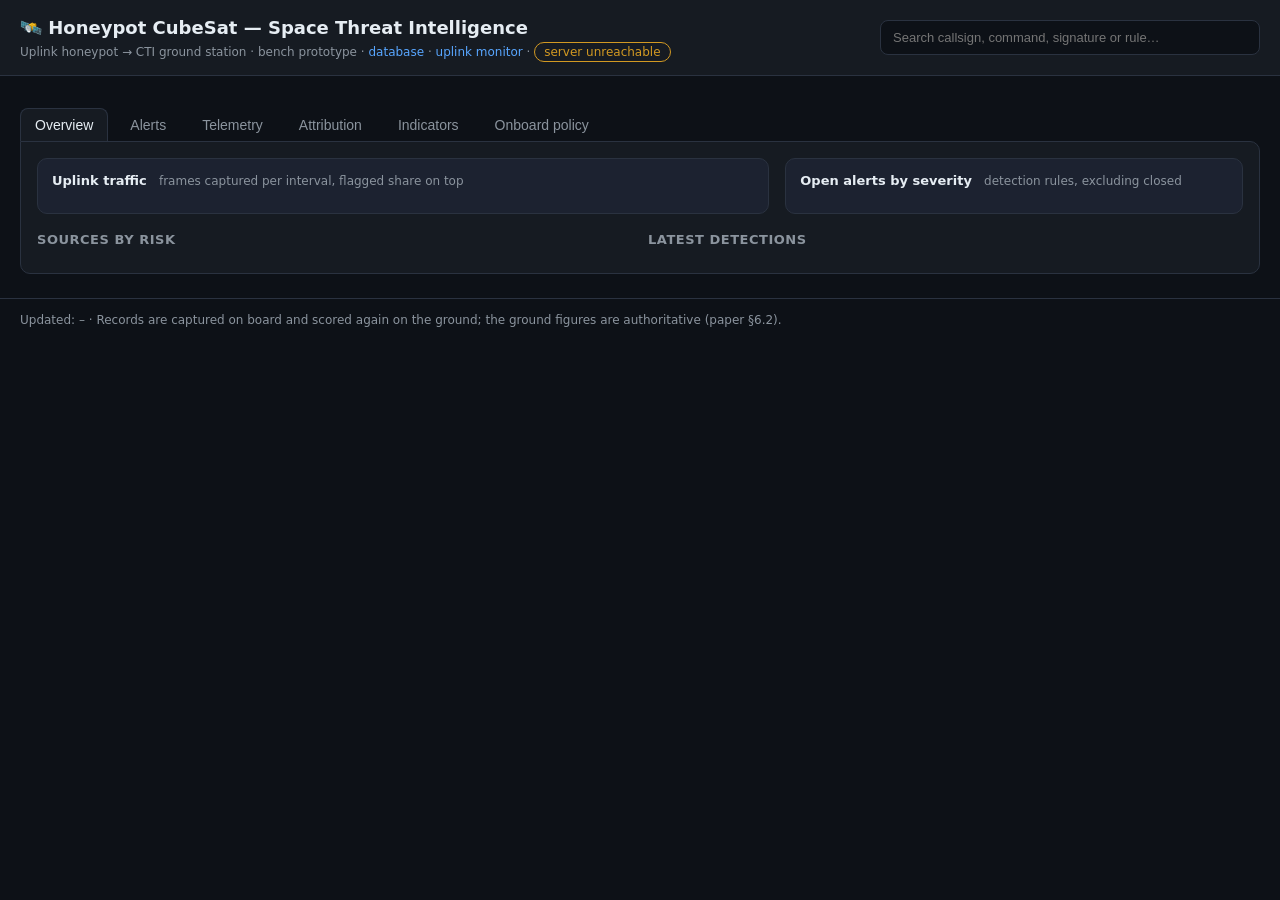
==== ground_station/server/web/index.html @ cab5b313 "CTI CubeSat bench: honeypot node, test transmitter, CTI ground station" ====
<!doctype html>
<html lang="en">
<head>
<meta charset="utf-8">
<meta name="viewport" content="width=device-width, initial-scale=1">
<title>Honeypot CubeSat — CTI Platform</title>
<link rel="stylesheet" href="style.css">
</head>
<body>
<header>
  <div class="brand">🛰️ Honeypot CubeSat — Space Threat Intelligence</div>
  <div class="sub">
    Uplink honeypot → CTI ground station · bench prototype ·
    <a href="/db.html" class="link">database</a> ·
    <a href="http://127.0.0.1:8701/" class="link">uplink monitor</a> ·
    <span id="ingest" class="pill-live">–</span>
  </div>
  <input id="search" placeholder="Search callsign, command, signature or rule…" autocomplete="off">
</header>

<section class="kpis" id="kpis"></section>

<nav class="tabs" id="tabs">
  <button data-tab="overview" class="active">Overview</button>
  <button data-tab="alerts">Alerts</button>
  <button data-tab="telemetry">Telemetry</button>
  <button data-tab="attribution">Attribution</button>
  <button data-tab="indicators">Indicators</button>
  <button data-tab="policy">Onboard policy</button>
</nav>

<main>
  <!-- ── Overview ─────────────────────────────────────────────────── -->
  <div id="tab-overview" class="tab">
    <div class="charts">
      <figure class="viz-root">
        <figcaption>
          <b>Uplink traffic</b>
          <span class="sub-cap">frames captured per interval, flagged share on top</span>
        </figcaption>
        <div id="chart-timeline"></div>
        <div class="legend-row" id="legend-timeline"></div>
      </figure>
      <figure class="viz-root">
        <figcaption>
          <b>Open alerts by severity</b>
          <span class="sub-cap">detection rules, excluding closed</span>
        </figcaption>
        <div id="chart-severity"></div>
      </figure>
    </div>
    <div class="split2">
      <section>
        <h3>Sources by risk</h3>
        <div id="ov-sources"></div>
      </section>
      <section>
        <h3>Latest detections</h3>
        <div id="ov-alerts"></div>
      </section>
    </div>
  </div>

  <!-- ── Alerts (triage) ──────────────────────────────────────────── -->
  <div id="tab-alerts" class="tab" hidden>
    <div class="filters">
      <label>Status
        <select id="f-alert-status">
          <option value="open">open</option>
          <option value="ack">acknowledged</option>
          <option value="closed">closed</option>
          <option value="all">all</option>
        </select>
      </label>
      <label>Severity
        <select id="f-alert-sev">
          <option value="">any</option>
          <option value="critical">critical</option>
          <option value="high">high</option>
          <option value="medium">medium</option>
          <option value="low">low</option>
        </select>
      </label>
      <span class="spacer"></span>
      <span class="note" id="alert-count"></span>
    </div>
    <div class="split">
      <div id="alert-list" class="list"></div>
      <div id="alert-detail" class="detail"><p class="empty">Select an alert.</p></div>
    </div>
  </div>

  <!-- ── Telemetry ────────────────────────────────────────────────── -->
  <div id="tab-telemetry" class="tab" hidden>
    <div class="filters">
      <label>Source <select id="f-src"><option value="">any</option></select></label>
      <label>Class <select id="f-cls">
        <option value="">any</option><option>known</option>
        <option>suspicious</option><option>attacker</option></select></label>
      <label class="check"><input type="checkbox" id="f-flagged"> flagged only</label>
      <span class="spacer"></span>
      <span class="note" id="tel-count"></span>
    </div>
    <table class="feed">
      <thead><tr>
        <th>Time</th><th>Source</th><th>Command</th><th>Δf (kHz)</th>
        <th>Residual (Hz)</th><th>RSSI</th><th>FCS</th><th>Signature</th>
        <th>WL</th><th>Score</th><th>Class</th>
      </tr></thead>
      <tbody id="tel-body"></tbody>
    </table>
    <div id="tel-detail" class="detail"><p class="empty">Select a frame to see how it was scored.</p></div>
  </div>

  <!-- ── Attribution ──────────────────────────────────────────────── -->
  <div id="tab-attribution" class="tab" hidden>
    <figure class="viz-root wide">
      <figcaption>
        <b>Carrier offset by source</b>
        <span class="sub-cap">mean with observed range; a station that tracks the
          pass moves, a fixed transmitter does not</span>
      </figcaption>
      <div id="chart-attribution"></div>
      <div class="legend-row" id="legend-attribution"></div>
    </figure>
    <div id="attr-table"></div>
    <div class="fuzzy-explainer" id="fuzzy-explainer"></div>
  </div>

  <!-- ── Indicators ───────────────────────────────────────────────── -->
  <div id="tab-indicators" class="tab" hidden>
    <div class="filters">
      <label>Min confidence <input type="range" id="f-conf" min="0" max="95" value="50">
        <span id="f-conf-v" class="mono">50</span></label>
      <label>Type <select id="f-ind-type">
        <option value="">any</option><option value="callsign">callsign</option>
        <option value="rf-signature">rf-signature</option>
        <option value="command">command</option></select></label>
      <span class="spacer"></span>
      <a class="btn" id="dl-stix" href="#" download="honeypot-cti.stix.json">Export STIX 2.1</a>
      <a class="btn" id="dl-misp" href="#" download="honeypot-cti.misp.json">Export MISP</a>
      <a class="btn" id="dl-csv" href="#" download="honeypot-cti.csv">Export CSV</a>
    </div>
    <div id="ind-table"></div>
    <p class="note">
      Confidence combines how much evidence exists, how much of it was flagged and
      how tightly the carrier offsets cluster; it is capped below 100 because a
      two-radio bench cannot earn certainty. TLP marks how far an entry may be
      shared. Setting an indicator to <i>blocklist</i> proposes it for uplink — the
      satellite only enforces what has actually been sent to it (Onboard policy).
    </p>
  </div>

  <!-- ── Onboard policy ───────────────────────────────────────────── -->
  <div id="tab-policy" class="tab" hidden>
    <div id="policy-body"></div>
  </div>
</main>

<footer>
  Updated: <span id="updated">–</span> ·
  Records are captured on board and scored again on the ground; the ground
  figures are authoritative (paper §6.2).
</footer>
<script src="app.js"></script>
</body>
</html>
---- ground_station/server/web/style.css ----
:root {
  --bg: #0d1117; --panel: #161b22; --panel2: #1c2230; --line: #2a3240;
  --fg: #e6edf3; --dim: #8b949e; --acc: #58a6ff;
  --ok: #3fb950; --warn: #d29922; --bad: #f85149;
}
* { box-sizing: border-box; }
body { margin: 0; font: 14px/1.5 system-ui, -apple-system, Segoe UI, Roboto, sans-serif;
  background: var(--bg); color: var(--fg); }

header { padding: 14px 20px; background: var(--panel); border-bottom: 1px solid var(--line);
  display: grid; grid-template-columns: auto 1fr; grid-auto-rows: auto; gap: 2px 16px; align-items: center; }
.brand { font-size: 18px; font-weight: 700; }
.sub { color: var(--dim); font-size: 12px; grid-column: 1; }
#search { grid-column: 2; grid-row: 1 / span 2; justify-self: end; width: min(380px, 45vw);
  padding: 9px 12px; background: var(--bg); border: 1px solid var(--line); border-radius: 8px;
  color: var(--fg); font-size: 13px; }

.kpis { display: grid; grid-template-columns: repeat(4, 1fr); gap: 12px; padding: 16px 20px; }
.kpi { background: var(--panel); border: 1px solid var(--line); border-radius: 10px; padding: 14px 16px; }
.kpi .n { font-size: 26px; font-weight: 700; }
.kpi .l { color: var(--dim); font-size: 12px; margin-top: 2px; }

.tabs { display: flex; gap: 8px; padding: 0 20px; }
.tabs button { background: none; border: none; color: var(--dim); padding: 8px 14px;
  border-radius: 8px 8px 0 0; cursor: pointer; font-size: 14px; }
.tabs button.active { color: var(--fg); background: var(--panel); border: 1px solid var(--line); border-bottom: none; }

main { padding: 0 20px 24px; }
.tab { background: var(--panel); border: 1px solid var(--line); border-radius: 0 10px 10px 10px; padding: 16px; }

.split { display: grid; grid-template-columns: 340px 1fr; gap: 16px; }
.list { display: flex; flex-direction: column; gap: 8px; max-height: 68vh; overflow-y: auto; }
.card { background: var(--panel2); border: 1px solid var(--line); border-radius: 10px;
  padding: 12px; cursor: pointer; }
.card:hover { border-color: var(--acc); }
.card.sel { border-color: var(--acc); box-shadow: 0 0 0 1px var(--acc) inset; }
.card .top { display: flex; justify-content: space-between; align-items: center; }
.card .sig { font-family: ui-monospace, monospace; font-size: 13px; }
.card .meta { color: var(--dim); font-size: 12px; margin-top: 4px; }
.pill-spoof { color: var(--warn); font-size: 11px; border: 1px solid var(--warn);
  border-radius: 6px; padding: 0 5px; margin-left: 6px; }

.risk { font-weight: 700; padding: 2px 9px; border-radius: 20px; font-size: 13px; }
.risk.hi { background: rgba(248,81,73,.15); color: var(--bad); }
.risk.md { background: rgba(210,153,34,.15); color: var(--warn); }
.risk.lo { background: rgba(63,185,80,.15); color: var(--ok); }

.detail { min-height: 40vh; }
.detail .empty { color: var(--dim); }
.detail h2 { margin: 0 0 4px; font-family: ui-monospace, monospace; }
.detail .grid { display: grid; grid-template-columns: repeat(auto-fit, minmax(150px,1fr)); gap: 10px; margin: 14px 0; }
.detail .box { background: var(--panel2); border: 1px solid var(--line); border-radius: 8px; padding: 10px 12px; }
.detail .box .bl { color: var(--dim); font-size: 11px; text-transform: uppercase; letter-spacing: .04em; }
.detail .box .bv { font-size: 16px; margin-top: 3px; word-break: break-word; }
.detail h3 { margin: 16px 0 6px; font-size: 13px; color: var(--dim); text-transform: uppercase; letter-spacing: .04em; }
.chips { display: flex; flex-wrap: wrap; gap: 6px; }
.chip { background: var(--bg); border: 1px solid var(--line); border-radius: 6px; padding: 2px 8px; font-size: 12px; }
.chip.bad { border-color: var(--bad); color: var(--bad); }
.mono { font-family: ui-monospace, monospace; font-size: 12px; }
.note { color: var(--dim); font-size: 12px; margin-top: 6px; }
.timeline { border-left: 2px solid var(--line); margin: 6px 0 0 6px; padding-left: 12px; }
.timeline div { position: relative; padding: 3px 0; font-size: 12px; }
.timeline div::before { content: ""; position: absolute; left: -17px; top: 8px; width: 8px; height: 8px;
  background: var(--acc); border-radius: 50%; }

table.feed { width: 100%; border-collapse: collapse; font-size: 12.5px; }
table.feed th, table.feed td { text-align: left; padding: 6px 8px; border-bottom: 1px solid var(--line); white-space: nowrap; }
table.feed th { color: var(--dim); font-weight: 600; position: sticky; top: 0; background: var(--panel); }
tr.flag td { background: rgba(248,81,73,.06); }
.tag { padding: 1px 7px; border-radius: 6px; font-size: 11px; }
.tag.known { background: rgba(63,185,80,.15); color: var(--ok); }
.tag.suspicious { background: rgba(210,153,34,.15); color: var(--warn); }
.tag.attacker { background: rgba(248,81,73,.15); color: var(--bad); }
.tag.block { background: rgba(248,81,73,.2); color: var(--bad); }
.tag.accept { background: rgba(63,185,80,.12); color: var(--ok); }

footer { color: var(--dim); font-size: 12px; padding: 12px 20px; border-top: 1px solid var(--line); }

.btn { background: var(--panel2); color: var(--fg); border: 1px solid var(--line);
  border-radius: 7px; padding: 4px 10px; font-size: 12px; cursor: pointer; }
.btn:hover { border-color: var(--acc); }
.btn.danger { color: var(--bad); border-color: var(--bad); }
.btn.ok { color: var(--ok); border-color: var(--ok); }
#reset { grid-column: 2; grid-row: 1 / span 2; justify-self: end; padding: 9px 14px; font-size: 13px; }
.link { color: var(--acc); text-decoration: none; }
td.ops { white-space: nowrap; }
td.ops .btn { margin-right: 4px; }
input.ed { width: 90px; padding: 3px 6px; background: var(--bg); border: 1px solid var(--acc);
  border-radius: 6px; color: var(--fg); font-size: 12px; font-family: ui-monospace, monospace; }
@media (max-width: 720px) {
  .kpis { grid-template-columns: repeat(2,1fr); }
  .split { grid-template-columns: 1fr; }
  #search { grid-column: 1 / -1; grid-row: auto; justify-self: stretch; width: 100%; }
}

/* ══════════ CTI platform console (index.html) ═══════════════════════════
   Chart colours are the data-viz palette's dark steps, validated against
   this surface (#161b22): categorical blue/orange/aqua for series, the fixed
   status four for severity. Severity marks always carry their label, because
   warning and serious sit too close to be told apart by hue alone.        */
:root {
  --series-1: #3987e5;   /* captured frames */
  --series-2: #d95926;
  --series-3: #199e70;
  --st-good: #0ca30c; --st-warning: #fab219;
  --st-serious: #ec835a; --st-critical: #d03b3b;
  --grid: #2a3240; --ink-dim: #8b949e;
}

.pill-live { font-size: 12px; padding: 2px 9px; border-radius: 20px;
  border: 1px solid var(--line); color: var(--dim); }
.pill-live.live { color: var(--ok); border-color: var(--ok); }
.pill-live.idle { color: var(--warn); border-color: var(--warn); }

.kpi .d { color: var(--dim); font-size: 11px; margin-top: 4px; }
body:has(#tabs) .kpis { grid-template-columns: repeat(auto-fit, minmax(190px, 1fr)); }
.riskcell { display: flex; align-items: center; gap: 8px; }
.riskcell .bar-track { flex: 1; }
.kpi.alarm .n { color: var(--bad); }

.charts { display: grid; grid-template-columns: 1.6fr 1fr; gap: 16px; }
figure { margin: 0; background: var(--panel2); border: 1px solid var(--line);
  border-radius: 10px; padding: 12px 14px; }
figure.wide { margin-bottom: 16px; }
figcaption { font-size: 13px; margin-bottom: 10px; }
figcaption .sub-cap { color: var(--dim); font-size: 12px; margin-left: 8px; }
.legend-row { display: flex; gap: 14px; flex-wrap: wrap; margin-top: 8px;
  color: var(--dim); font-size: 12px; }
.legend-row span.k { display: inline-flex; align-items: center; gap: 6px; }
.legend-row i { width: 10px; height: 10px; border-radius: 3px; display: inline-block; }
svg .grid-line { stroke: var(--grid); stroke-width: 1; }
svg text { fill: var(--ink-dim); font-size: 10.5px; }
svg text.val { fill: var(--fg); font-size: 11px; }
svg .hit { fill: transparent; cursor: crosshair; }

.split2 { display: grid; grid-template-columns: 1fr 1fr; gap: 16px; margin-top: 16px; }
.split2 h3, .tab h3 { margin: 0 0 8px; font-size: 13px; color: var(--dim);
  text-transform: uppercase; letter-spacing: .04em; }

.filters { display: flex; align-items: center; gap: 14px; flex-wrap: wrap;
  margin-bottom: 12px; font-size: 12px; color: var(--dim); }
.filters .spacer { flex: 1; }
.filters label { display: inline-flex; align-items: center; gap: 6px; }
.filters label.check { gap: 4px; }
select, input[type="range"] { background: var(--bg); color: var(--fg);
  border: 1px solid var(--line); border-radius: 6px; padding: 3px 6px; font-size: 12px; }

.sev { padding: 1px 7px; border-radius: 6px; font-size: 11px; font-weight: 600;
  text-transform: uppercase; letter-spacing: .03em; }
.sev.critical { background: rgba(208,59,59,.18); color: #f08b8b; }
.sev.high { background: rgba(236,131,90,.18); color: #ec835a; }
.sev.medium { background: rgba(250,178,25,.16); color: #fab219; }
.sev.low { background: rgba(139,148,158,.16); color: var(--dim); }

.alert-card { background: var(--panel2); border: 1px solid var(--line);
  border-radius: 10px; padding: 9px 11px; cursor: pointer; }
.alert-card:hover { border-color: var(--acc); }
.alert-card.sel { border-color: var(--acc); box-shadow: 0 0 0 1px var(--acc) inset; }
.alert-card .top { display: flex; justify-content: space-between; gap: 8px;
  align-items: center; }
.alert-card .ttl { font-size: 12.5px; margin-top: 4px; }
.alert-card .meta { color: var(--dim); font-size: 11.5px; margin-top: 3px; }

.kv { display: grid; grid-template-columns: repeat(auto-fit, minmax(140px,1fr));
  gap: 10px; margin: 10px 0; }
.kv .box { background: var(--bg); border: 1px solid var(--line);
  border-radius: 8px; padding: 8px 10px; }
.kv .box .bl { color: var(--dim); font-size: 11px; text-transform: uppercase;
  letter-spacing: .04em; }
.kv .box .bv { font-size: 15px; margin-top: 3px; word-break: break-word; }

.bar-track { background: var(--bg); border: 1px solid var(--line);
  border-radius: 5px; height: 8px; overflow: hidden; min-width: 70px; }
.bar-fill { height: 100%; background: var(--acc); }

table.feed tr.pick { cursor: pointer; }
table.feed tr.pick:hover td { background: rgba(88,166,255,.07); }
table.feed tr.sel td { background: rgba(88,166,255,.12); }
.wl-1 { color: var(--ok); }
.wl-2 { color: var(--bad); font-weight: 600; }
.wl-0 { color: var(--dim); }

.fz-table { width: 100%; border-collapse: collapse; font-size: 12px; margin-top: 8px; }
.fz-table th, .fz-table td { text-align: left; padding: 5px 8px;
  border-bottom: 1px solid var(--line); }
.fz-table th { color: var(--dim); font-weight: 600; }
.fz-table tr.best td { background: rgba(88,166,255,.08); }
.fuzzy-explainer { margin-top: 16px; background: var(--panel2);
  border: 1px solid var(--line); border-radius: 10px; padding: 12px 14px; }

.tip { position: fixed; pointer-events: none; z-index: 30; background: var(--panel);
  border: 1px solid var(--line); border-radius: 8px; padding: 7px 9px;
  font-size: 12px; color: var(--fg); box-shadow: 0 6px 20px rgba(0,0,0,.45);
  max-width: 260px; }
.tip .t-k { color: var(--dim); }

@media (max-width: 900px) {
  .charts, .split2 { grid-template-columns: 1fr; }
}
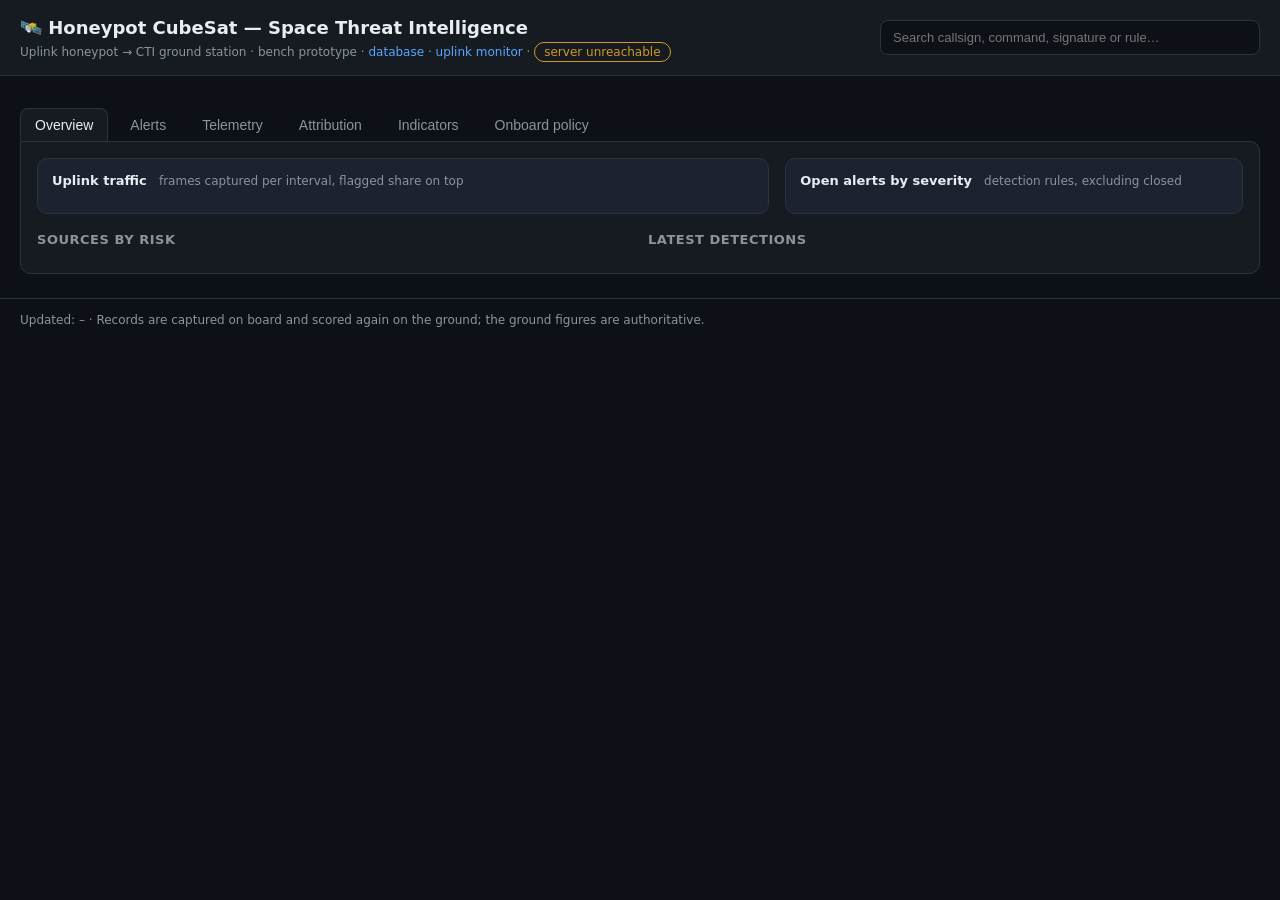
==== commit 8fe9ac42: "Restructure the repository for public release Honeypot node, uplink transmitter and link test firmwa" ====
--- a/ground_station/server/web/index.html
+++ b/ground_station/server/web/index.html
@@ -160,7 +160,7 @@
 <footer>
   Updated: <span id="updated">–</span> ·
   Records are captured on board and scored again on the ground; the ground
-  figures are authoritative (paper §6.2).
+  figures are authoritative.
 </footer>
 <script src="app.js"></script>
 </body>
